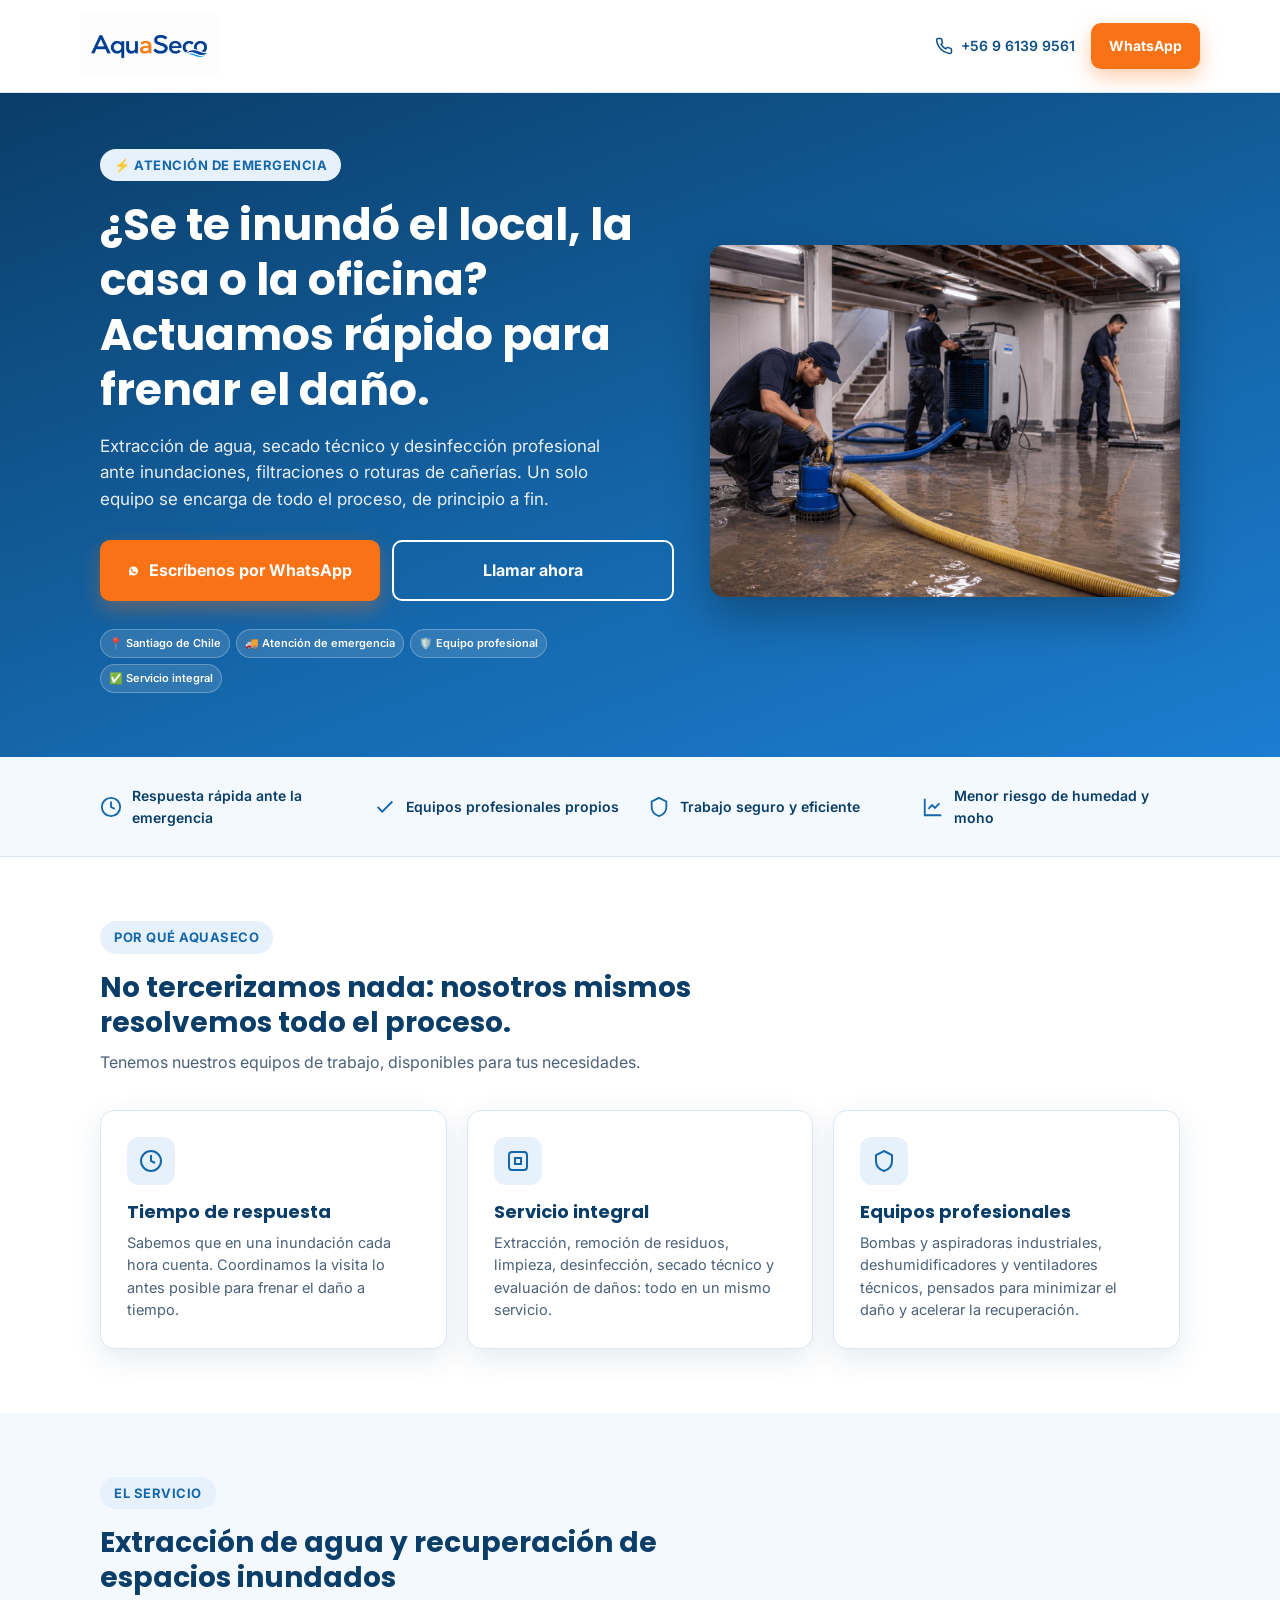
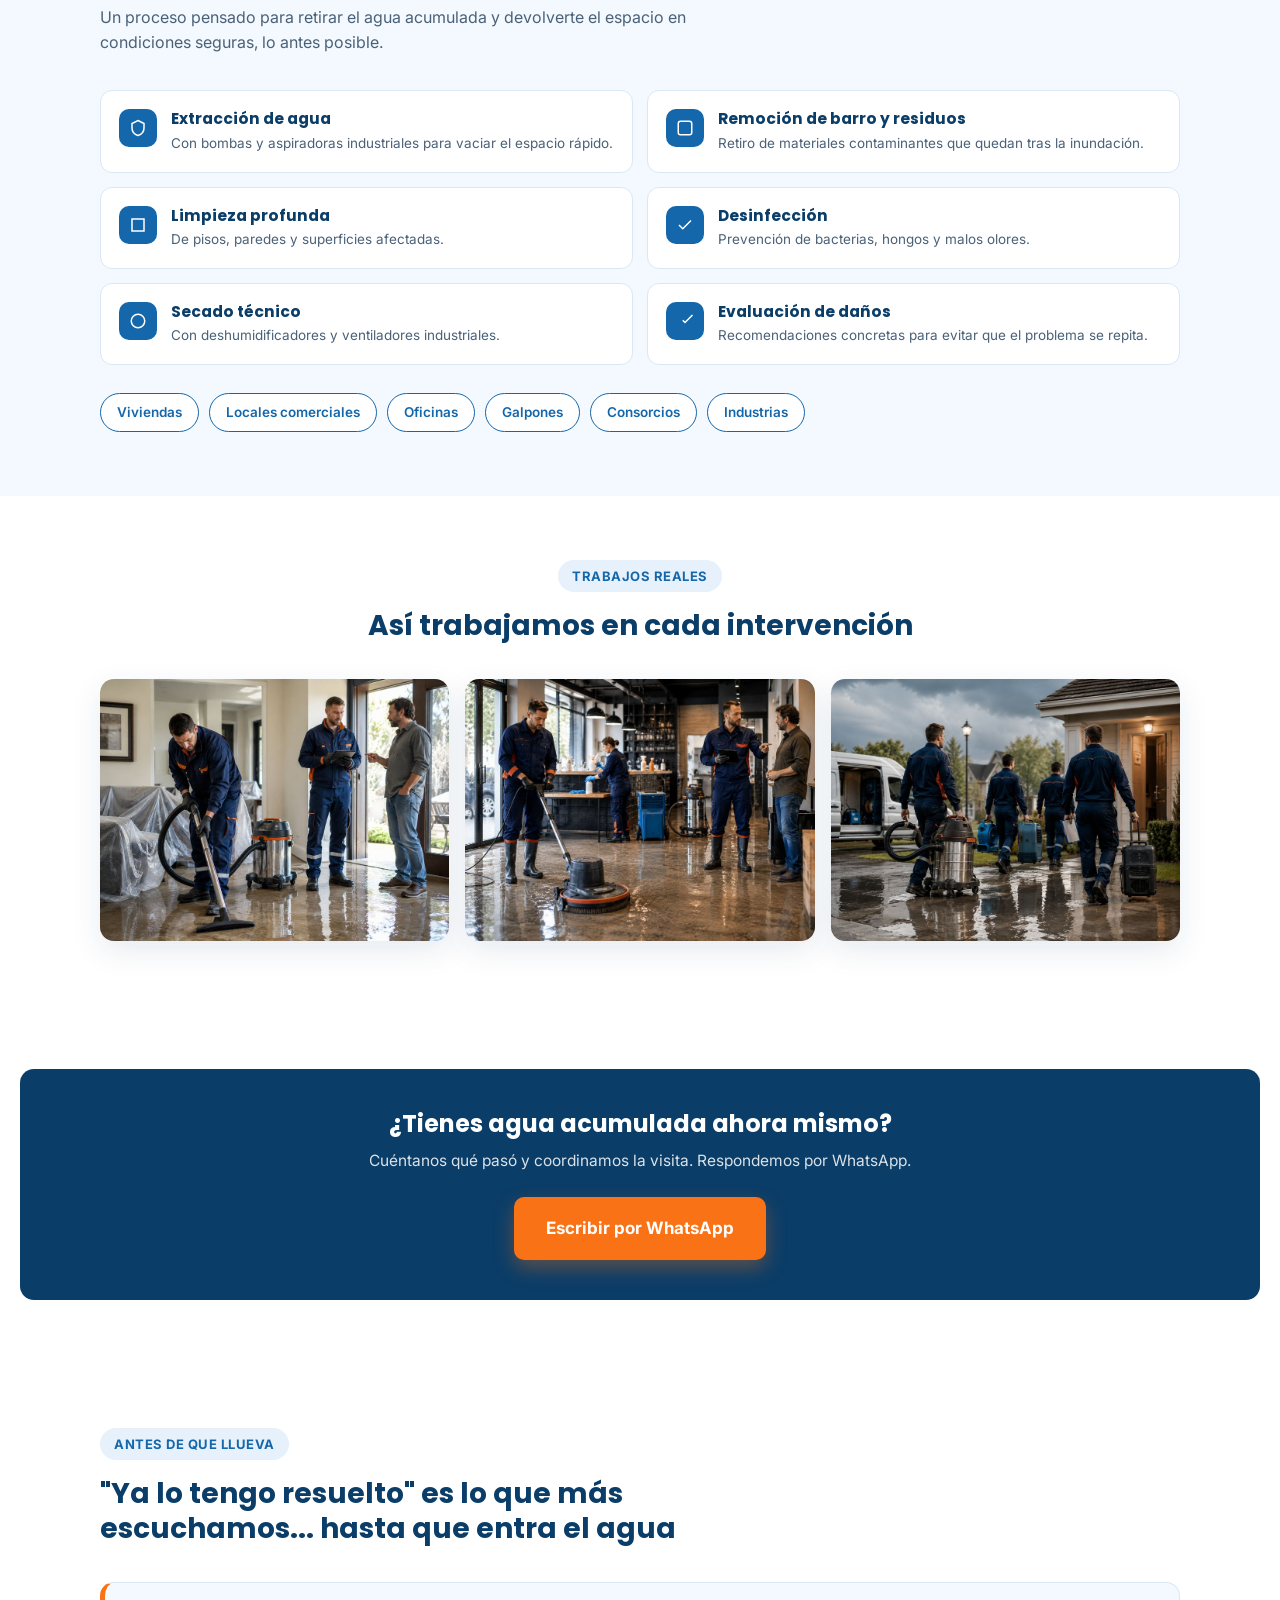
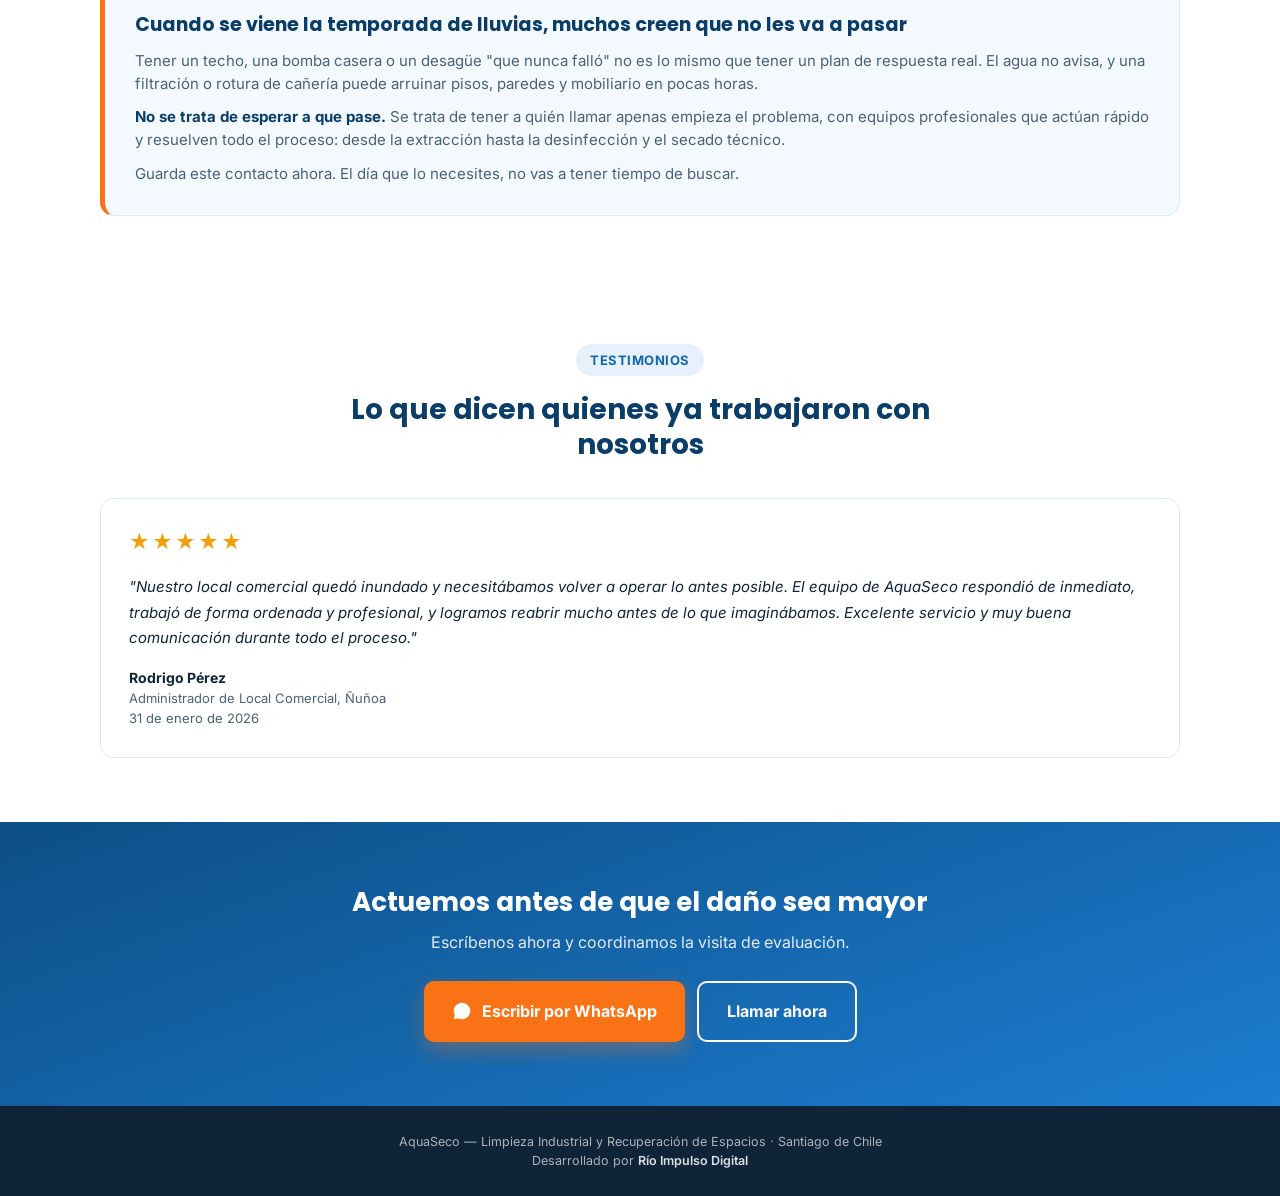
==== aquaseco/index.html @ b2497291 "Initial commit: rio landing page and aquaseco subsite" ====
<!DOCTYPE html>
<html lang="es">
<head>
<meta charset="UTF-8">
<meta name="viewport" content="width=device-width, initial-scale=1.0">
<title>AquaSeco | Extracción de agua y limpieza por inundaciones</title>
<meta name="description" content="Servicio de emergencia para extracción de agua, secado técnico y desinfección tras inundaciones, filtraciones o roturas de cañerías.">
<link rel="icon" type="image/png" href="branding/favicon.png">
<link rel="preconnect" href="https://fonts.googleapis.com">
<link rel="preconnect" href="https://fonts.gstatic.com" crossorigin>
<link href="https://fonts.googleapis.com/css2?family=Poppins:wght@600;700;800&family=Inter:wght@400;500;600;700&display=swap" rel="stylesheet">
<style>
  :root{
    --blue-900:#0a3d68;
    --blue-800:#0d4f86;
    --blue-700:#1567ab;
    --blue-600:#1c7dd1;
    --blue-100:#e6f1fb;
    --blue-50:#f3f9fe;
    --white:#ffffff;
    --ink:#0f2438;
    --ink-soft:#4a6178;
    --orange:#f97316;
    --orange-dark:#ea580c;
    --border:#dbe7f3;
    --radius:14px;
    --shadow:0 10px 30px rgba(10,61,104,0.10);
  }
  *{box-sizing:border-box;margin:0;padding:0;}
  html{scroll-behavior:smooth;}
  body{
    font-family:'Inter',sans-serif;
    color:var(--ink);
    background:var(--white);
    line-height:1.55;
    -webkit-font-smoothing:antialiased;
  }
  h1,h2,h3,h4{font-family:'Poppins',sans-serif;color:var(--blue-900);line-height:1.25;}
  img,svg{display:block;max-width:100%;}
  a{text-decoration:none;color:inherit;}
  ul{list-style:none;}
  .container{width:100%;max-width:1120px;margin:0 auto;padding:0 20px;}
  section{padding:64px 0;}
  .eyebrow{
    display:inline-flex;align-items:center;gap:8px;
    font-size:13px;font-weight:700;letter-spacing:.04em;text-transform:uppercase;
    color:var(--blue-700);background:var(--blue-100);
    padding:6px 14px;border-radius:999px;margin-bottom:16px;
  }
  .btn{
    display:inline-flex;align-items:center;justify-content:center;gap:10px;
    font-family:'Inter',sans-serif;font-weight:700;font-size:16px;
    padding:16px 28px;border-radius:10px;border:none;cursor:pointer;
    transition:transform .15s ease, box-shadow .15s ease, background .15s ease;
    white-space:nowrap;
  }
  .btn-cta{
    background:var(--orange);color:var(--white);
    box-shadow:0 8px 20px rgba(249,115,22,0.35);
  }
  .btn-cta:hover{background:var(--orange-dark);transform:translateY(-1px);}
  .btn-outline{
    background:transparent;border:2px solid var(--white);color:var(--white);
  }
  .btn-outline-blue{
    background:var(--white);border:2px solid var(--blue-700);color:var(--blue-700);
  }
  .btn-block{width:100%;}

  /* Header */
  header{
    position:sticky;top:0;z-index:50;
    background:var(--white);
    border-bottom:1px solid var(--border);
  }
  .nav{
    display:flex;align-items:center;justify-content:space-between;
    padding:14px 0;
  }
  .logo{
    display:flex;align-items:center;
  }
  .logo img{height:64px;width:auto;}
  .nav-cta{font-size:14px;padding:12px 18px;}
  .nav-phone{display:none;}

  /* Hero */
  .hero{
    background:linear-gradient(160deg,var(--blue-900) 0%, var(--blue-700) 60%, var(--blue-600) 100%);
    color:var(--white);
    padding:56px 0 64px;
  }
  .hero-grid{
    display:grid;grid-template-columns:1fr;gap:36px;align-items:center;
  }
  .hero h1{
    color:var(--white);
    font-size:34px;
    margin-bottom:16px;
  }
  .hero p.lead{
    font-size:17px;color:rgba(255,255,255,0.9);margin-bottom:28px;max-width:520px;
  }
  .hero-actions{display:flex;flex-direction:column;gap:12px;max-width:340px;}
  .hero-badges{
    display:flex;flex-wrap:wrap;gap:10px;margin-top:28px;
  }
  .hero-badge{
    display:flex;align-items:center;gap:8px;
    background:rgba(255,255,255,0.12);
    border:1px solid rgba(255,255,255,0.25);
    padding:8px 14px;border-radius:999px;font-size:13px;font-weight:600;
  }
  .hero-visual{
    border-radius:var(--radius);
    overflow:hidden;
    box-shadow:0 20px 45px rgba(0,0,0,0.28);
    aspect-ratio:4/3;
  }
  .hero-visual img{width:100%;height:100%;object-fit:cover;}

  /* Trust bar */
  .trustbar{
    background:var(--blue-50);
    border-bottom:1px solid var(--border);
    padding:28px 0;
  }
  .trust-grid{
    display:grid;grid-template-columns:repeat(2,1fr);gap:16px;
  }
  .trust-item{
    display:flex;align-items:center;gap:10px;font-size:14px;font-weight:600;color:var(--blue-900);
  }
  .trust-item svg{flex-shrink:0;width:22px;height:22px;color:var(--blue-700);}

  /* Section heading */
  .section-head{max-width:640px;margin-bottom:36px;}
  .section-head h2{font-size:28px;margin-bottom:10px;}
  .section-head p{color:var(--ink-soft);font-size:16px;}
  .center{text-align:center;margin-left:auto;margin-right:auto;}

  /* Diferenciación */
  .diff-grid{
    display:grid;grid-template-columns:1fr;gap:20px;
  }
  .diff-card{
    background:var(--white);
    border:1px solid var(--border);
    border-radius:var(--radius);
    padding:26px;
    box-shadow:var(--shadow);
  }
  .diff-icon{
    width:48px;height:48px;border-radius:12px;
    background:var(--blue-100);color:var(--blue-700);
    display:flex;align-items:center;justify-content:center;margin-bottom:16px;
  }
  .diff-card h3{font-size:18px;margin-bottom:8px;}
  .diff-card p{color:var(--ink-soft);font-size:14.5px;}

  /* Oferta */
  .oferta{background:var(--blue-50);}
  .oferta-grid{
    display:grid;grid-template-columns:1fr;gap:14px;
  }
  .oferta-item{
    display:flex;align-items:flex-start;gap:14px;
    background:var(--white);
    border:1px solid var(--border);
    border-radius:12px;
    padding:18px;
  }
  .oferta-icon{
    width:38px;height:38px;border-radius:10px;flex-shrink:0;
    background:var(--blue-700);color:var(--white);
    display:flex;align-items:center;justify-content:center;
  }
  .oferta-item h4{font-size:15.5px;margin-bottom:4px;color:var(--blue-900);}
  .oferta-item p{font-size:13.5px;color:var(--ink-soft);}

  .ideal-tags{display:flex;flex-wrap:wrap;gap:10px;margin-top:28px;}
  .ideal-tag{
    background:var(--white);border:1px solid var(--blue-700);color:var(--blue-700);
    font-size:13.5px;font-weight:600;padding:8px 16px;border-radius:999px;
  }

  /* Galería */
  .gallery-grid{
    display:grid;grid-template-columns:1fr;gap:16px;
  }
  .gallery-item{
    border-radius:var(--radius);
    overflow:hidden;
    aspect-ratio:4/3;
    box-shadow:var(--shadow);
  }
  .gallery-item img{width:100%;height:100%;object-fit:cover;display:block;transition:transform .3s ease;}
  .gallery-item:hover img{transform:scale(1.04);}

  /* CTA principal */
  .cta-main{
    background:var(--blue-900);
    color:var(--white);
    text-align:center;
    border-radius:var(--radius);
    padding:40px 24px;
    margin:0 20px;
  }
  .cta-main h2{color:var(--white);font-size:24px;margin-bottom:10px;}
  .cta-main p{color:rgba(255,255,255,0.85);margin-bottom:24px;font-size:15.5px;}
  .cta-main .btn-cta{font-size:17px;padding:18px 32px;}

  /* Objeción */
  .objecion{
    background:var(--white);
  }
  .objecion-box{
    background:var(--blue-50);
    border:1px solid var(--border);
    border-left:5px solid var(--orange);
    border-radius:var(--radius);
    padding:30px;
  }
  .objecion-box h3{font-size:19px;margin-bottom:12px;}
  .objecion-box p{color:var(--ink-soft);font-size:15px;margin-bottom:10px;}
  .objecion-box p:last-child{margin-bottom:0;}
  .objecion-box strong{color:var(--blue-900);}

  /* Testimonios */
  .testimonios-grid{display:grid;grid-template-columns:repeat(auto-fit,minmax(280px,1fr));gap:24px;}
  .testimonio-card{background:var(--white);border:1px solid var(--border);border-radius:var(--radius);padding:28px;display:flex;flex-direction:column;gap:16px;}
  .testimonio-stars{color:#f59e0b;font-size:20px;letter-spacing:2px;}
  .testimonio-texto{font-size:15px;line-height:1.7;color:var(--ink);font-style:italic;}
  .testimonio-autor{font-size:13px;color:var(--ink-soft);}
  .testimonio-autor strong{display:block;color:var(--ink);font-size:14px;}

  /* CTA final */
  .cta-final{
    background:linear-gradient(160deg,var(--blue-800),var(--blue-600));
    color:var(--white);
    text-align:center;
  }
  .cta-final h2{color:var(--white);font-size:26px;margin-bottom:12px;}
  .cta-final p{color:rgba(255,255,255,0.88);margin-bottom:26px;font-size:16px;}
  .cta-final-actions{
    display:flex;flex-direction:column;gap:12px;max-width:360px;margin:0 auto;
  }

  /* Footer */
  footer{
    background:var(--ink);
    color:rgba(255,255,255,0.65);
    padding:26px 0;
    text-align:center;
    font-size:12.5px;
  }
  footer a{color:rgba(255,255,255,0.85);font-weight:600;}

  /* Sticky mobile CTA */
  .sticky-cta{
    position:fixed;bottom:0;left:0;right:0;z-index:60;
    background:var(--white);
    border-top:1px solid var(--border);
    padding:10px 16px;
    box-shadow:0 -6px 18px rgba(0,0,0,0.08);
  }
  .sticky-cta .btn{width:100%;font-size:15.5px;padding:14px;}

  @media (min-width:760px){
    .hero-grid{grid-template-columns:1.1fr .9fr;}
    .hero h1{font-size:44px;}
    .hero-actions{flex-direction:row;max-width:none;}
    .trust-grid{grid-template-columns:repeat(4,1fr);}
    .diff-grid{grid-template-columns:repeat(3,1fr);}
    .oferta-grid{grid-template-columns:repeat(2,1fr);}
    .gallery-grid{grid-template-columns:repeat(3,1fr);}
    .cta-final-actions{flex-direction:row;justify-content:center;max-width:none;}
    .nav-phone{display:flex;align-items:center;gap:8px;font-size:14px;font-weight:600;color:var(--blue-800);margin-right:16px;}
    .sticky-cta{display:none;}
    body{padding-bottom:0;}
    .hero-badge{font-size:11px;padding:5px 8px;gap:5px;}
    .hero-badges{gap:6px;}
  }
  @media (max-width:759px){
    body{padding-bottom:70px;}
    .nav-cta{margin-right:4px;}
  }
</style>
</head>
<body>

<header>
  <div class="container nav">
    <div class="logo"><img src="branding/letras-logo.png" alt="AquaSeco"></div>
    <div style="display:flex;align-items:center;">
      <span class="nav-phone">
        <svg width="18" height="18" viewBox="0 0 24 24" fill="none" stroke="currentColor" stroke-width="2"><path d="M22 16.92v3a2 2 0 0 1-2.18 2 19.79 19.79 0 0 1-8.63-3.07 19.5 19.5 0 0 1-6-6 19.79 19.79 0 0 1-3.07-8.67A2 2 0 0 1 4.11 2h3a2 2 0 0 1 2 1.72c.127.96.362 1.903.7 2.81a2 2 0 0 1-.45 2.11L8.09 9.91a16 16 0 0 0 6 6l1.27-1.27a2 2 0 0 1 2.11-.45c.907.338 1.85.573 2.81.7A2 2 0 0 1 22 16.92z"/></svg>
        +56 9 6139 9561
      </span>
      <a href="https://wa.me/56965348759?text=Hola%20AquaSeco%2C%20Necesitamos%20de%20su%20ayuda" target="_blank" rel="noopener" class="btn btn-cta nav-cta">WhatsApp</a>
    </div>
  </div>
</header>

<!-- 1. HERO -->
<section class="hero">
  <div class="container hero-grid">
    <div>
      <span class="eyebrow">⚡ Atención de emergencia</span>
      <h1>¿Se te inundó el local, la casa o la oficina? Actuamos rápido para frenar el daño.</h1>
      <p class="lead">Extracción de agua, secado técnico y desinfección profesional ante inundaciones, filtraciones o roturas de cañerías. Un solo equipo se encarga de todo el proceso, de principio a fin.</p>
      <div class="hero-actions">
        <a href="https://wa.me/56965348759?text=Hola%20AquaSeco%2C%20Necesitamos%20de%20su%20ayuda" target="_blank" rel="noopener" class="btn btn-cta btn-block">
          <svg width="20" height="20" viewBox="0 0 24 24" fill="currentColor"><path d="M12.04 2c-5.46 0-9.91 4.45-9.91 9.91 0 1.75.46 3.45 1.32 4.95L2 22l5.25-1.38c1.45.79 3.08 1.21 4.79 1.21 5.46 0 9.91-4.45 9.91-9.91S17.5 2 12.04 2zm5.79 14.05c-.24.68-1.19 1.24-1.95 1.4-.52.11-1.2.19-3.48-.75-2.92-1.21-4.8-4.17-4.95-4.36-.14-.19-1.18-1.57-1.18-3 0-1.43.75-2.13 1.02-2.42.24-.26.53-.32.71-.32.18 0 .35.001.51.008.16.007.38-.06.6.46.24.55.81 1.9.88 2.04.07.14.12.31.02.5-.09.19-.14.31-.28.47-.14.16-.29.36-.42.48-.14.13-.28.28-.12.55.16.27.71 1.17 1.53 1.9 1.05.93 1.94 1.22 2.21 1.35.27.14.43.12.59-.07.16-.19.68-.79.87-1.06.18-.27.36-.22.61-.13.24.09 1.55.73 1.82.86.27.14.44.2.51.32.07.11.07.65-.17 1.33z"/></svg>
          Escríbenos por WhatsApp
        </a>
        <a href="tel:+56961399561" class="btn btn-outline btn-block">Llamar ahora</a>
      </div>
      <div class="hero-badges">
        <span class="hero-badge">📍 Santiago de Chile</span>
        <span class="hero-badge">🚚 Atención de emergencia</span>
        <span class="hero-badge">🛡️ Equipo profesional</span>
        <span class="hero-badge">✅ Servicio integral</span>
      </div>
    </div>
    <div class="hero-visual"><img src="img/hero.jpg" alt="Equipo AquaSeco extrayendo agua en un espacio inundado" loading="eager"></div>
  </div>
</section>

<!-- 2. BARRA DE CONFIANZA -->
<div class="trustbar">
  <div class="container trust-grid">
    <div class="trust-item">
      <svg viewBox="0 0 24 24" fill="none" stroke="currentColor" stroke-width="2"><circle cx="12" cy="12" r="10"/><polyline points="12 6 12 12 16 14"/></svg>
      Respuesta rápida ante la emergencia
    </div>
    <div class="trust-item">
      <svg viewBox="0 0 24 24" fill="none" stroke="currentColor" stroke-width="2"><path d="M20 6L9 17l-5-5"/></svg>
      Equipos profesionales propios
    </div>
    <div class="trust-item">
      <svg viewBox="0 0 24 24" fill="none" stroke="currentColor" stroke-width="2"><path d="M12 2l8 4v6c0 5-3.5 8.5-8 10-4.5-1.5-8-5-8-10V6l8-4z"/></svg>
      Trabajo seguro y eficiente
    </div>
    <div class="trust-item">
      <svg viewBox="0 0 24 24" fill="none" stroke="currentColor" stroke-width="2"><path d="M3 3v18h18"/><path d="M7 14l4-4 3 3 5-5"/></svg>
      Menor riesgo de humedad y moho
    </div>
  </div>
</div>

<!-- 3. DIFERENCIACIÓN -->
<section id="diferencial">
  <div class="container">
    <div class="section-head">
      <span class="eyebrow">Por qué AquaSeco</span>
      <h2>No tercerizamos nada: nosotros mismos resolvemos todo el proceso.</h2>
      <p>Tenemos nuestros equipos de trabajo, disponibles para tus necesidades.</p>
    </div>
    <div class="diff-grid">
      <div class="diff-card">
        <div class="diff-icon">
          <svg width="24" height="24" viewBox="0 0 24 24" fill="none" stroke="currentColor" stroke-width="2"><circle cx="12" cy="12" r="10"/><polyline points="12 6 12 12 16 14"/></svg>
        </div>
        <h3>Tiempo de respuesta</h3>
        <p>Sabemos que en una inundación cada hora cuenta. Coordinamos la visita lo antes posible para frenar el daño a tiempo.</p>
      </div>
      <div class="diff-card">
        <div class="diff-icon">
          <svg width="24" height="24" viewBox="0 0 24 24" fill="none" stroke="currentColor" stroke-width="2"><rect x="3" y="3" width="18" height="18" rx="3"/><path d="M9 9h6v6H9z"/></svg>
        </div>
        <h3>Servicio integral</h3>
        <p>Extracción, remoción de residuos, limpieza, desinfección, secado técnico y evaluación de daños: todo en un mismo servicio.</p>
      </div>
      <div class="diff-card">
        <div class="diff-icon">
          <svg width="24" height="24" viewBox="0 0 24 24" fill="none" stroke="currentColor" stroke-width="2"><path d="M12 2l8 4v6c0 5-3.5 8.5-8 10-4.5-1.5-8-5-8-10V6l8-4z"/></svg>
        </div>
        <h3>Equipos profesionales</h3>
        <p>Bombas y aspiradoras industriales, deshumidificadores y ventiladores técnicos, pensados para minimizar el daño y acelerar la recuperación.</p>
      </div>
    </div>
  </div>
</section>

<!-- 4. OFERTA -->
<section class="oferta" id="servicio">
  <div class="container">
    <div class="section-head">
      <span class="eyebrow">El servicio</span>
      <h2>Extracción de agua y recuperación de espacios inundados</h2>
      <p>Un proceso pensado para retirar el agua acumulada y devolverte el espacio en condiciones seguras, lo antes posible.</p>
    </div>
    <div class="oferta-grid">
      <div class="oferta-item">
        <div class="oferta-icon"><svg width="18" height="18" viewBox="0 0 24 24" fill="none" stroke="currentColor" stroke-width="2"><path d="M12 2l8 4v6c0 5-3.5 8.5-8 10-4.5-1.5-8-5-8-10V6l8-4z"/></svg></div>
        <div><h4>Extracción de agua</h4><p>Con bombas y aspiradoras industriales para vaciar el espacio rápido.</p></div>
      </div>
      <div class="oferta-item">
        <div class="oferta-icon"><svg width="18" height="18" viewBox="0 0 24 24" fill="none" stroke="currentColor" stroke-width="2"><rect x="3" y="3" width="18" height="18" rx="3"/></svg></div>
        <div><h4>Remoción de barro y residuos</h4><p>Retiro de materiales contaminantes que quedan tras la inundación.</p></div>
      </div>
      <div class="oferta-item">
        <div class="oferta-icon"><svg width="18" height="18" viewBox="0 0 24 24" fill="none" stroke="currentColor" stroke-width="2"><path d="M4 4h16v16H4z"/></svg></div>
        <div><h4>Limpieza profunda</h4><p>De pisos, paredes y superficies afectadas.</p></div>
      </div>
      <div class="oferta-item">
        <div class="oferta-icon"><svg width="18" height="18" viewBox="0 0 24 24" fill="none" stroke="currentColor" stroke-width="2"><path d="M20 6L9 17l-5-5"/></svg></div>
        <div><h4>Desinfección</h4><p>Prevención de bacterias, hongos y malos olores.</p></div>
      </div>
      <div class="oferta-item">
        <div class="oferta-icon"><svg width="18" height="18" viewBox="0 0 24 24" fill="none" stroke="currentColor" stroke-width="2"><circle cx="12" cy="12" r="9"/></svg></div>
        <div><h4>Secado técnico</h4><p>Con deshumidificadores y ventiladores industriales.</p></div>
      </div>
      <div class="oferta-item">
        <div class="oferta-icon"><svg width="18" height="18" viewBox="0 0 24 24" fill="none" stroke="currentColor" stroke-width="2"><path d="M9 11l3 3L22 4"/></svg></div>
        <div><h4>Evaluación de daños</h4><p>Recomendaciones concretas para evitar que el problema se repita.</p></div>
      </div>
    </div>

    <div class="ideal-tags">
      <span class="ideal-tag">Viviendas</span>
      <span class="ideal-tag">Locales comerciales</span>
      <span class="ideal-tag">Oficinas</span>
      <span class="ideal-tag">Galpones</span>
      <span class="ideal-tag">Consorcios</span>
      <span class="ideal-tag">Industrias</span>
    </div>
  </div>
</section>

<!-- 5. GALERÍA -->
<section id="galeria">
  <div class="container">
    <div class="section-head center">
      <span class="eyebrow">Trabajos reales</span>
      <h2>Así trabajamos en cada intervención</h2>
    </div>
    <div class="gallery-grid">
      <div class="gallery-item"><img src="img/galeria_01.jpg" alt="Extracción de agua en vivienda afectada por inundación" loading="lazy"></div>
      <div class="gallery-item"><img src="img/galeria_02.jpg" alt="Limpieza y secado técnico en local comercial" loading="lazy"></div>
      <div class="gallery-item"><img src="img/galeria_03.jpg" alt="Equipo AquaSeco llegando con equipos profesionales a un domicilio" loading="lazy"></div>
    </div>
  </div>
</section>

<!-- 6. CONVERSIÓN PRINCIPAL -->
<section>
  <div class="cta-main">
    <h2>¿Tienes agua acumulada ahora mismo?</h2>
    <p>Cuéntanos qué pasó y coordinamos la visita. Respondemos por WhatsApp.</p>
    <a href="https://wa.me/56965348759?text=Hola%20AquaSeco%2C%20Necesitamos%20de%20su%20ayuda" target="_blank" rel="noopener" class="btn btn-cta">Escribir por WhatsApp</a>
  </div>
</section>

<!-- 7. OBJECIÓN -->
<section class="objecion">
  <div class="container">
    <div class="section-head">
      <span class="eyebrow">Antes de que llueva</span>
      <h2>"Ya lo tengo resuelto" es lo que más escuchamos... hasta que entra el agua</h2>
    </div>
    <div class="objecion-box">
      <h3>Cuando se viene la temporada de lluvias, muchos creen que no les va a pasar</h3>
      <p>Tener un techo, una bomba casera o un desagüe "que nunca falló" no es lo mismo que tener un plan de respuesta real. El agua no avisa, y una filtración o rotura de cañería puede arruinar pisos, paredes y mobiliario en pocas horas.</p>
      <p><strong>No se trata de esperar a que pase.</strong> Se trata de tener a quién llamar apenas empieza el problema, con equipos profesionales que actúan rápido y resuelven todo el proceso: desde la extracción hasta la desinfección y el secado técnico.</p>
      <p>Guarda este contacto ahora. El día que lo necesites, no vas a tener tiempo de buscar.</p>
    </div>
  </div>
</section>

<!-- 9/10. TESTIMONIOS -->
<section id="testimonios">
  <div class="container">
    <div class="section-head center">
      <span class="eyebrow">Testimonios</span>
      <h2>Lo que dicen quienes ya trabajaron con nosotros</h2>
    </div>
    <div class="testimonios-grid">
      <div class="testimonio-card">
        <div class="testimonio-stars">★★★★★</div>
        <p class="testimonio-texto">"Nuestro local comercial quedó inundado y necesitábamos volver a operar lo antes posible. El equipo de AquaSeco respondió de inmediato, trabajó de forma ordenada y profesional, y logramos reabrir mucho antes de lo que imaginábamos. Excelente servicio y muy buena comunicación durante todo el proceso."</p>
        <div class="testimonio-autor">
          <strong>Rodrigo Pérez</strong>
          Administrador de Local Comercial, Ñuñoa<br>31 de enero de 2026
        </div>
      </div>
    </div>
  </div>
</section>

<!-- 11. CTA FINAL -->
<section class="cta-final" id="contacto">
  <div class="container">
    <h2>Actuemos antes de que el daño sea mayor</h2>
    <p>Escríbenos ahora y coordinamos la visita de evaluación.</p>
    <div class="cta-final-actions">
      <a href="https://wa.me/56965348759?text=Hola%20AquaSeco%2C%20Necesitamos%20de%20su%20ayuda" target="_blank" rel="noopener" class="btn btn-cta">
        <svg width="20" height="20" viewBox="0 0 24 24" fill="currentColor"><path d="M12.04 2c-5.46 0-9.91 4.45-9.91 9.91 0 1.75.46 3.45 1.32 4.95L2 22l5.25-1.38c1.45.79 3.08 1.21 4.79 1.21 5.46 0 9.91-4.45 9.91-9.91S17.5 2 12.04 2z"/></svg>
        Escribir por WhatsApp
      </a>
      <a href="tel:+56961399561" class="btn btn-outline">Llamar ahora</a>
    </div>
  </div>
</section>

<footer>
  <div class="container">
    AquaSeco — Limpieza Industrial y Recuperación de Espacios · Santiago de Chile<br>
    Desarrollado por <a href="https://www.rioimpulsodigital.com" target="_blank" rel="noopener">Río Impulso Digital</a>
  </div>
</footer>

<!-- Sticky CTA mobile -->
<div class="sticky-cta">
  <a href="https://wa.me/56965348759?text=Hola%20AquaSeco%2C%20Necesitamos%20de%20su%20ayuda" target="_blank" rel="noopener" class="btn btn-cta">Escribir por WhatsApp</a>
</div>

</body>
</html>
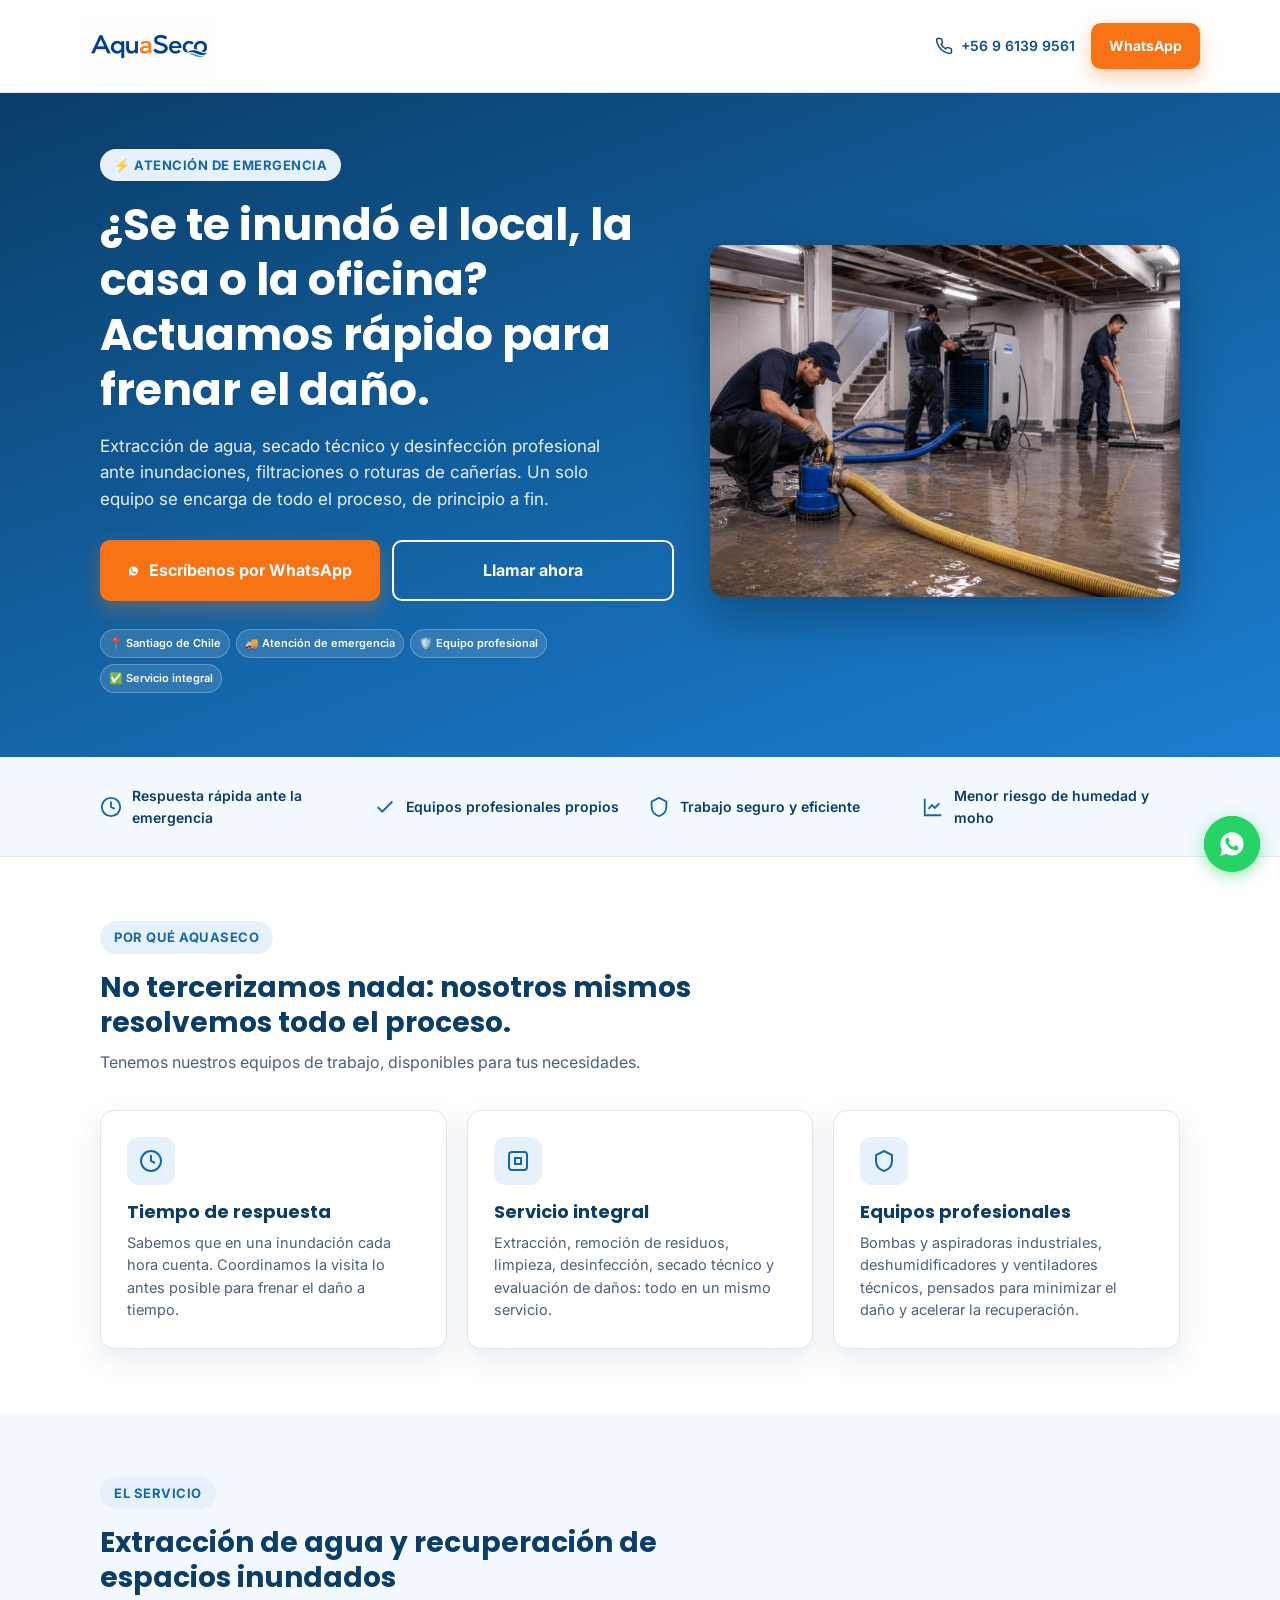
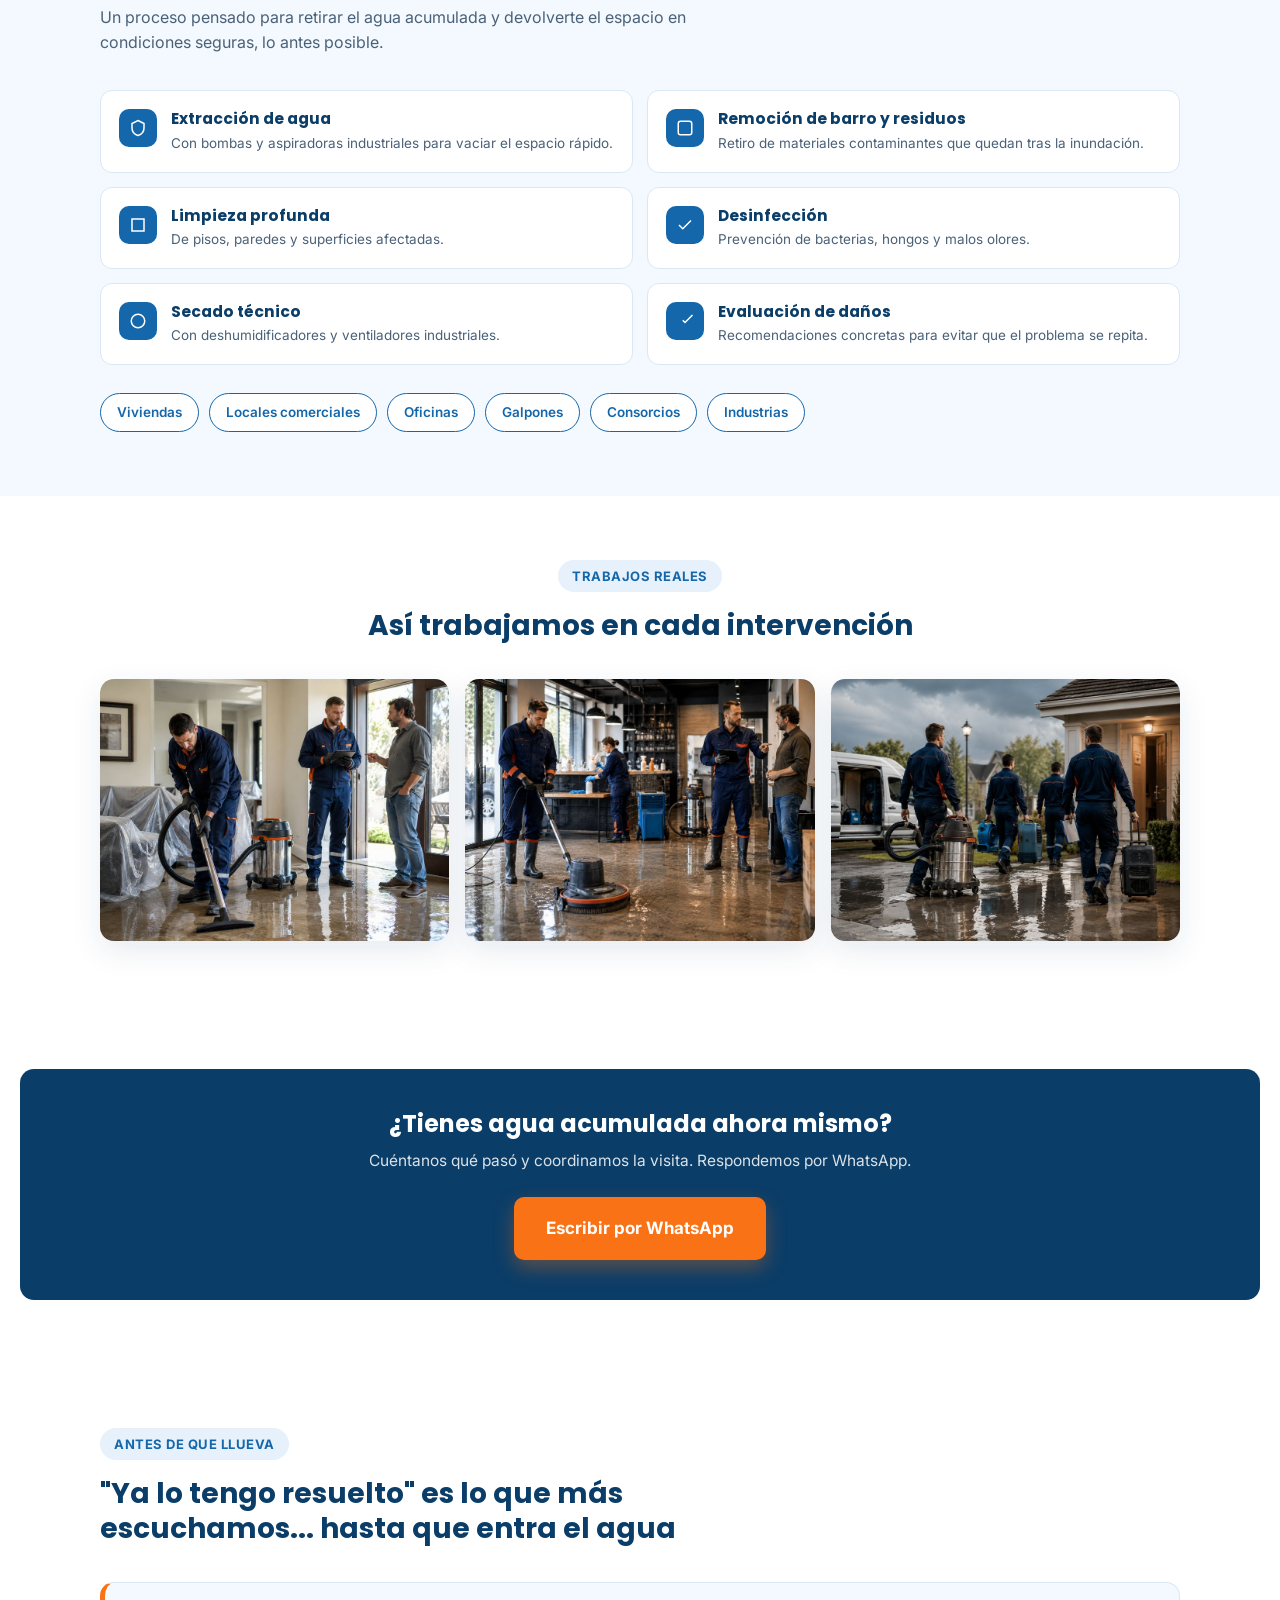
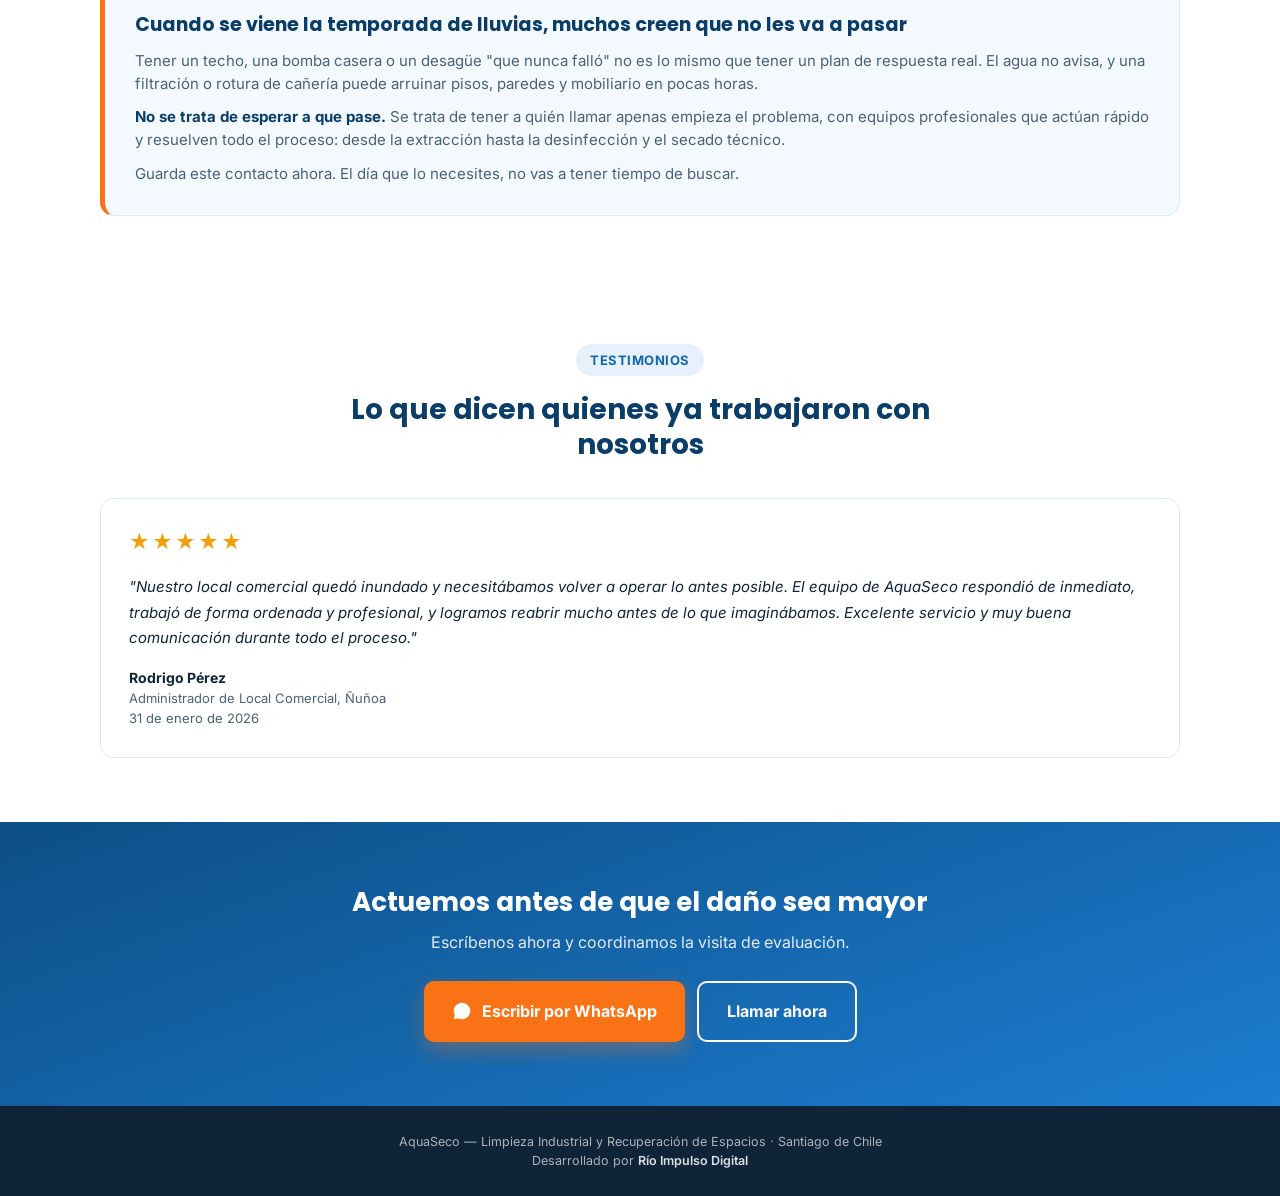
==== commit b5196cc1: "AquaSeco: floating WhatsApp button, Open Graph tags, og-banner" ====
--- a/aquaseco/index.html
+++ b/aquaseco/index.html
@@ -5,6 +5,12 @@
 <meta name="viewport" content="width=device-width, initial-scale=1.0">
 <title>AquaSeco | Extracción de agua y limpieza por inundaciones</title>
 <meta name="description" content="Servicio de emergencia para extracción de agua, secado técnico y desinfección tras inundaciones, filtraciones o roturas de cañerías.">
+<meta property="og:title" content="AquaSeco | Extracción de agua y limpieza por inundaciones">
+<meta property="og:description" content="Extracción de agua, secado técnico y desinfección profesional ante inundaciones, filtraciones o roturas de cañerías. Santiago de Chile.">
+<meta property="og:image" content="https://aquaseco.rio-landing.com/branding/og-banner.png">
+<meta property="og:url" content="https://aquaseco.rio-landing.com">
+<meta property="og:type" content="website">
+<meta property="og:site_name" content="AquaSeco">
 <link rel="icon" type="image/png" href="branding/favicon.png">
 <link rel="preconnect" href="https://fonts.googleapis.com">
 <link rel="preconnect" href="https://fonts.gstatic.com" crossorigin>
@@ -285,6 +291,30 @@
     body{padding-bottom:70px;}
     .nav-cta{margin-right:4px;}
   }
+
+  /* WhatsApp flotante */
+  .whatsapp-float{
+    position:fixed;bottom:84px;right:20px;z-index:55;
+    width:56px;height:56px;border-radius:50%;
+    background:#25d366;
+    display:flex;align-items:center;justify-content:center;
+    box-shadow:0 4px 16px rgba(37,211,102,0.5);
+    transition:transform .2s ease;
+  }
+  .whatsapp-float:hover{transform:scale(1.1);}
+  .whatsapp-float::before{
+    content:'';position:absolute;
+    width:100%;height:100%;border-radius:50%;
+    background:#25d366;
+    animation:wa-pulse 2s ease-out infinite;
+  }
+  @keyframes wa-pulse{
+    0%{transform:scale(1);opacity:.7;}
+    100%{transform:scale(1.75);opacity:0;}
+  }
+  @media (min-width:760px){
+    .whatsapp-float{bottom:28px;}
+  }
 </style>
 </head>
 <body>
@@ -516,5 +546,12 @@
   <a href="https://wa.me/56965348759?text=Hola%20AquaSeco%2C%20Necesitamos%20de%20su%20ayuda" target="_blank" rel="noopener" class="btn btn-cta">Escribir por WhatsApp</a>
 </div>
 
+<!-- WhatsApp flotante -->
+<a href="https://wa.me/56965348759?text=Hola%20AquaSeco%2C%20Necesitamos%20de%20su%20ayuda" target="_blank" rel="noopener" class="whatsapp-float" aria-label="Escribir por WhatsApp">
+  <svg width="28" height="28" viewBox="0 0 24 24" fill="white" style="position:relative;z-index:1;">
+    <path d="M12.04 2c-5.46 0-9.91 4.45-9.91 9.91 0 1.75.46 3.45 1.32 4.95L2 22l5.25-1.38c1.45.79 3.08 1.21 4.79 1.21 5.46 0 9.91-4.45 9.91-9.91S17.5 2 12.04 2zm5.79 14.05c-.24.68-1.19 1.24-1.95 1.4-.52.11-1.2.19-3.48-.75-2.92-1.21-4.8-4.17-4.95-4.36-.14-.19-1.18-1.57-1.18-3 0-1.43.75-2.13 1.02-2.42.24-.26.53-.32.71-.32.18 0 .35.001.51.008.16.007.38-.06.6.46.24.55.81 1.9.88 2.04.07.14.12.31.02.5-.09.19-.14.31-.28.47-.14.16-.29.36-.42.48-.14.13-.28.28-.12.55.16.27.71 1.17 1.53 1.9 1.05.93 1.94 1.22 2.21 1.35.27.14.43.12.59-.07.16-.19.68-.79.87-1.06.18-.27.36-.22.61-.13.24.09 1.55.73 1.82.86.27.14.44.2.51.32.07.11.07.65-.17 1.33z"/>
+  </svg>
+</a>
+
 </body>
 </html>
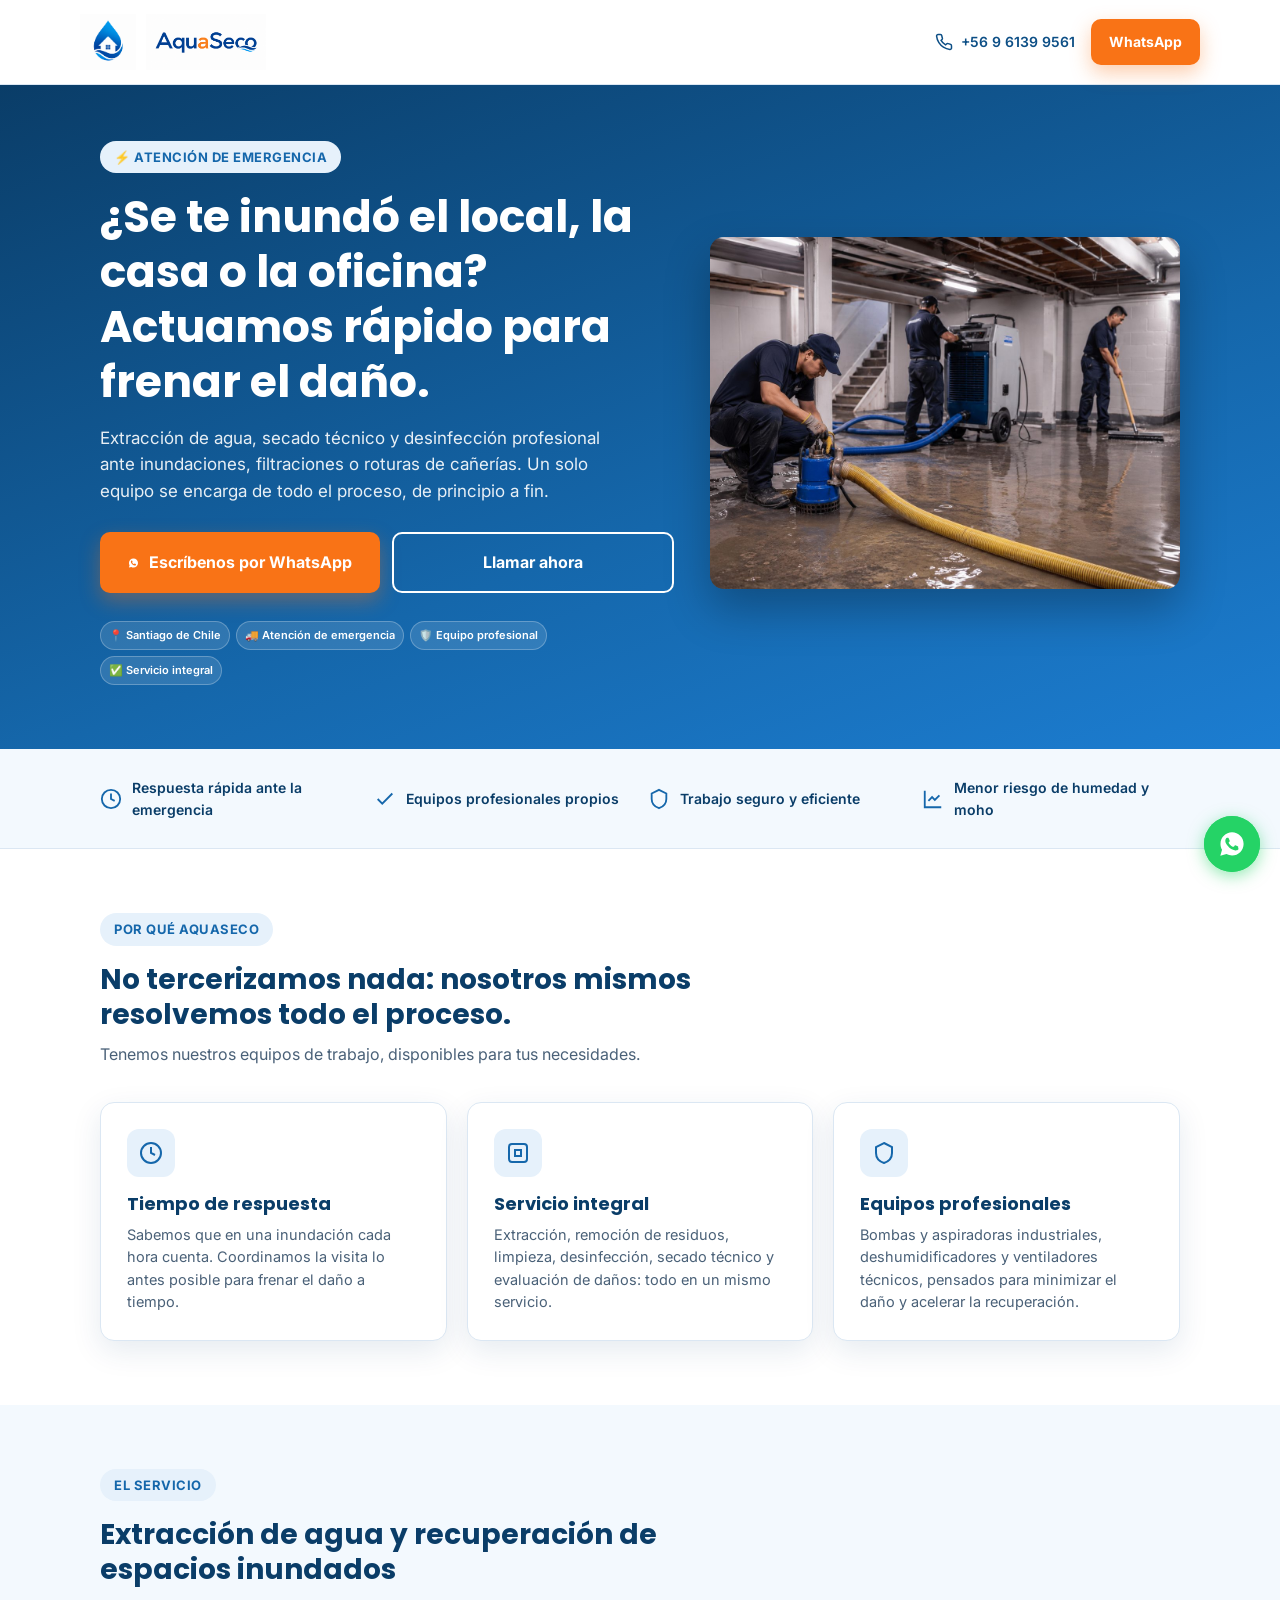
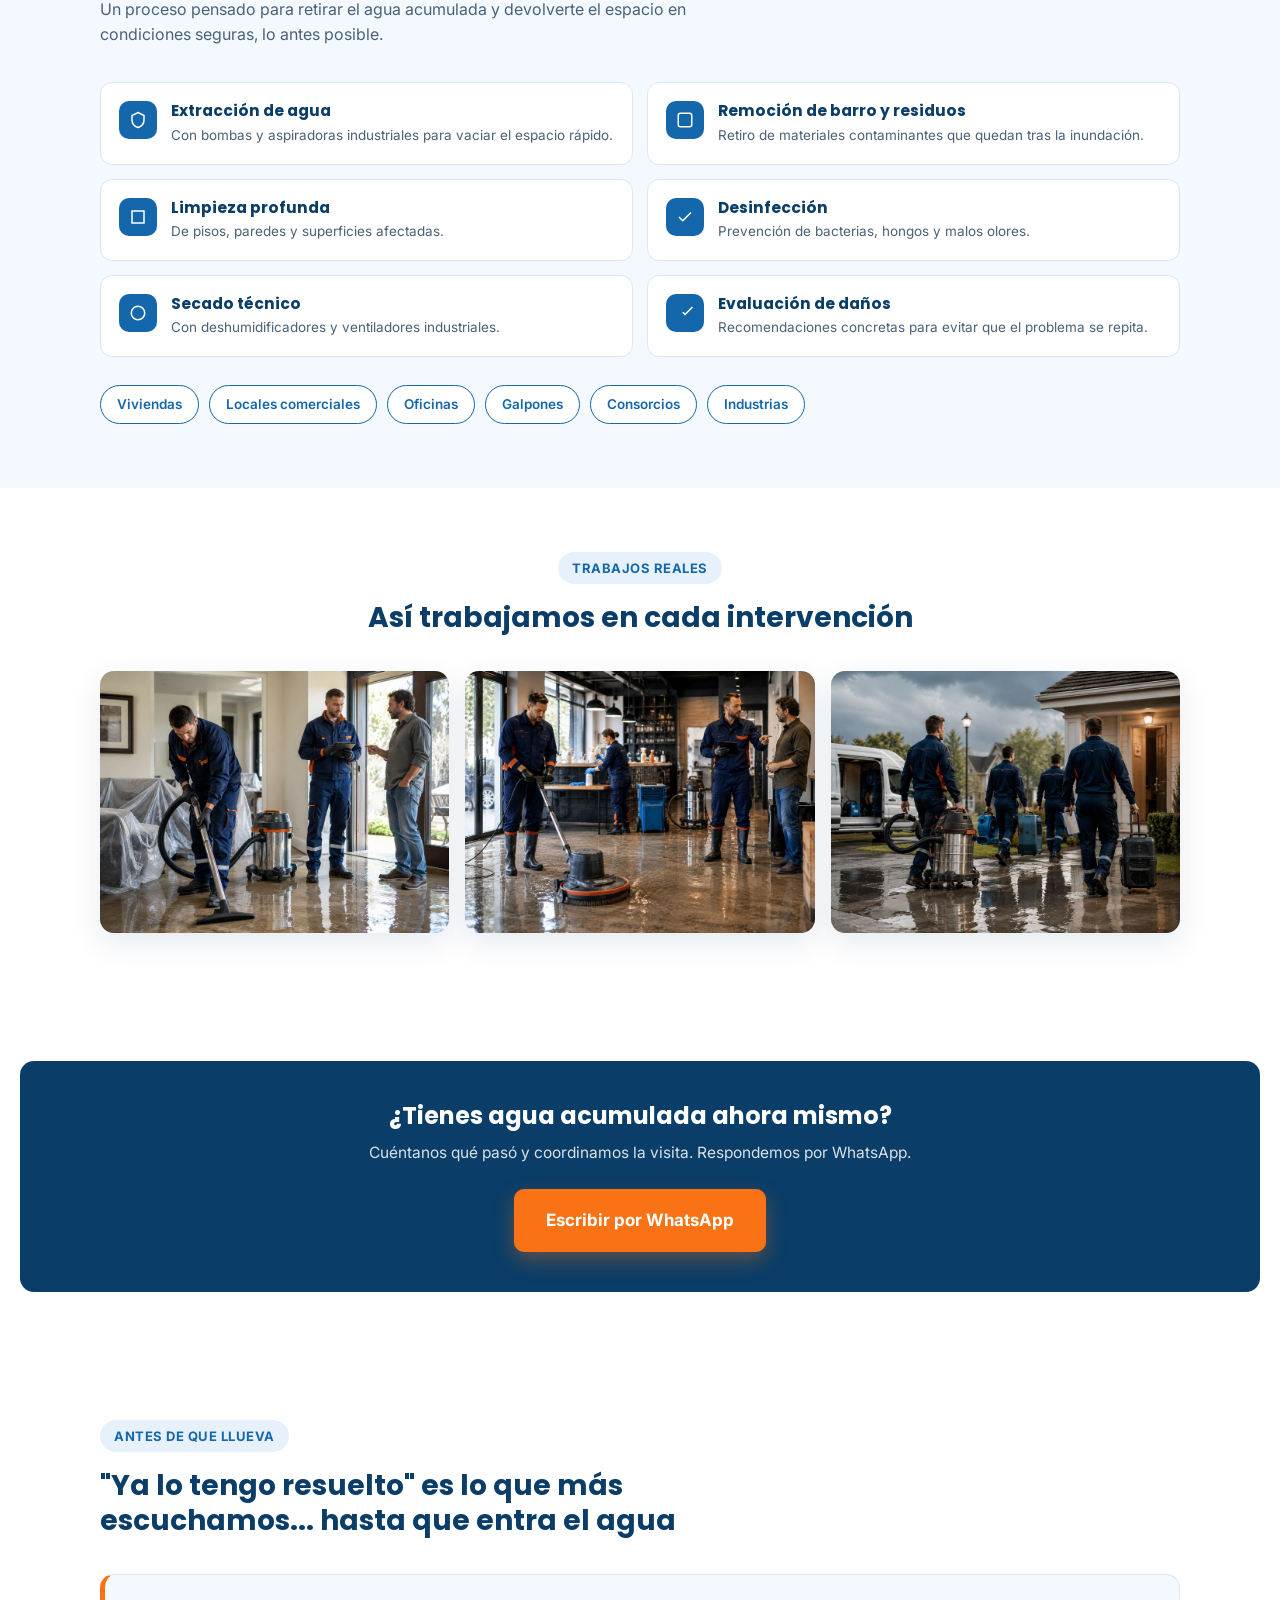
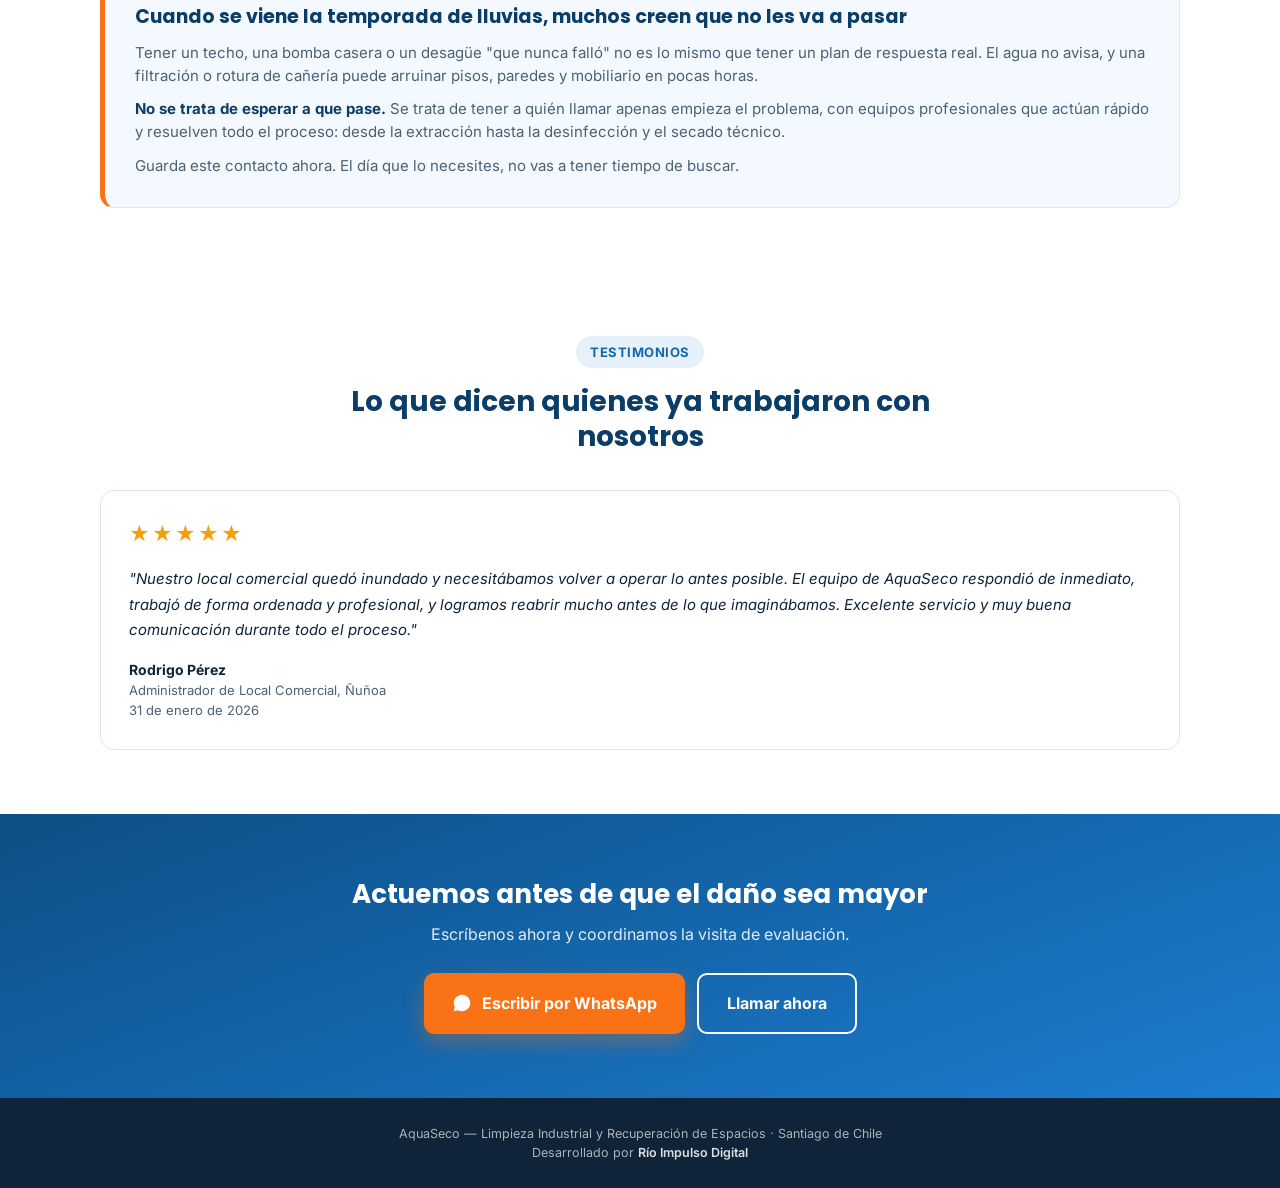
==== commit 6530ae2f: "AquaSeco: add drop logo to header, increase logo size to 56px" ====
--- a/aquaseco/index.html
+++ b/aquaseco/index.html
@@ -84,9 +84,9 @@
     padding:14px 0;
   }
   .logo{
-    display:flex;align-items:center;
-  }
-  .logo img{height:64px;width:auto;}
+    display:flex;align-items:center;gap:10px;
+  }
+  .logo img{height:56px;width:auto;}
   .nav-cta{font-size:14px;padding:12px 18px;}
   .nav-phone{display:none;}
 
@@ -321,7 +321,10 @@
 
 <header>
   <div class="container nav">
-    <div class="logo"><img src="branding/letras-logo.png" alt="AquaSeco"></div>
+    <div class="logo">
+      <img src="branding/logo.png" alt="">
+      <img src="branding/letras-logo.png" alt="AquaSeco">
+    </div>
     <div style="display:flex;align-items:center;">
       <span class="nav-phone">
         <svg width="18" height="18" viewBox="0 0 24 24" fill="none" stroke="currentColor" stroke-width="2"><path d="M22 16.92v3a2 2 0 0 1-2.18 2 19.79 19.79 0 0 1-8.63-3.07 19.5 19.5 0 0 1-6-6 19.79 19.79 0 0 1-3.07-8.67A2 2 0 0 1 4.11 2h3a2 2 0 0 1 2 1.72c.127.96.362 1.903.7 2.81a2 2 0 0 1-.45 2.11L8.09 9.91a16 16 0 0 0 6 6l1.27-1.27a2 2 0 0 1 2.11-.45c.907.338 1.85.573 2.81.7A2 2 0 0 1 22 16.92z"/></svg>
